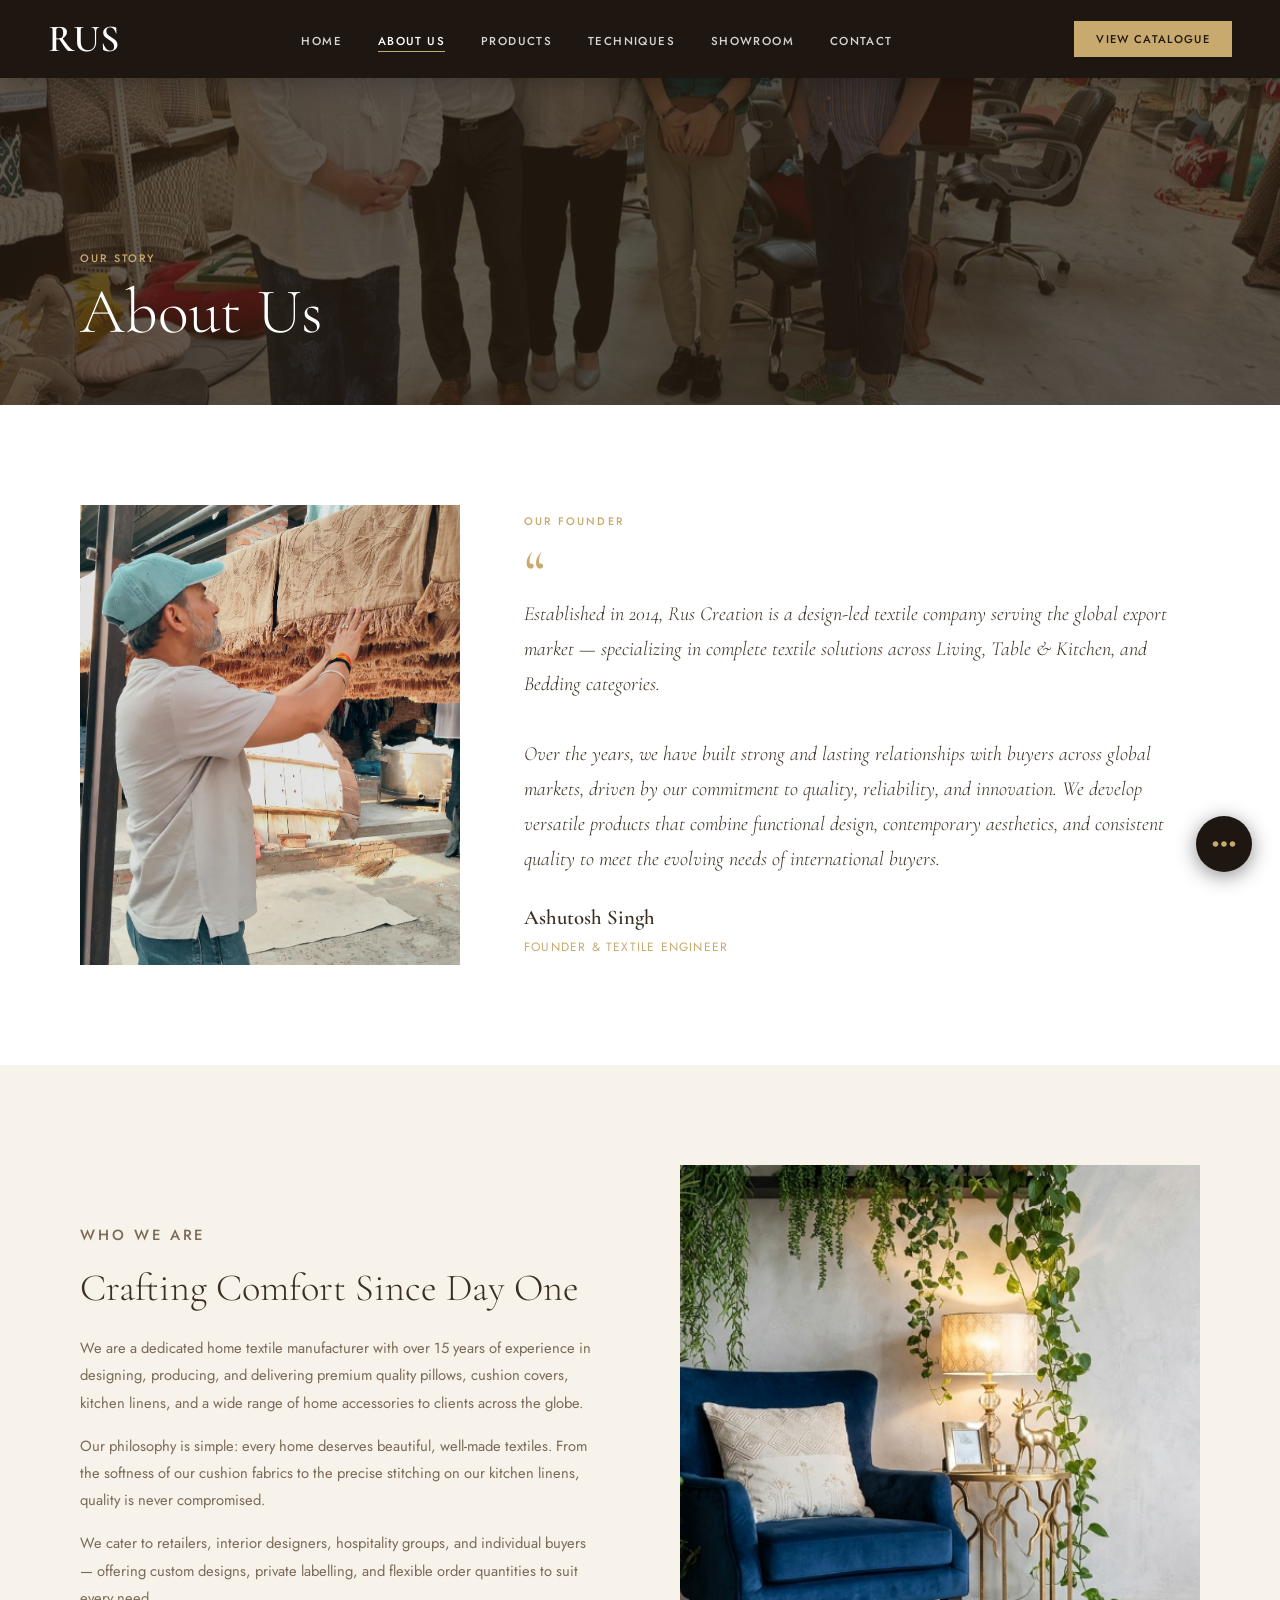
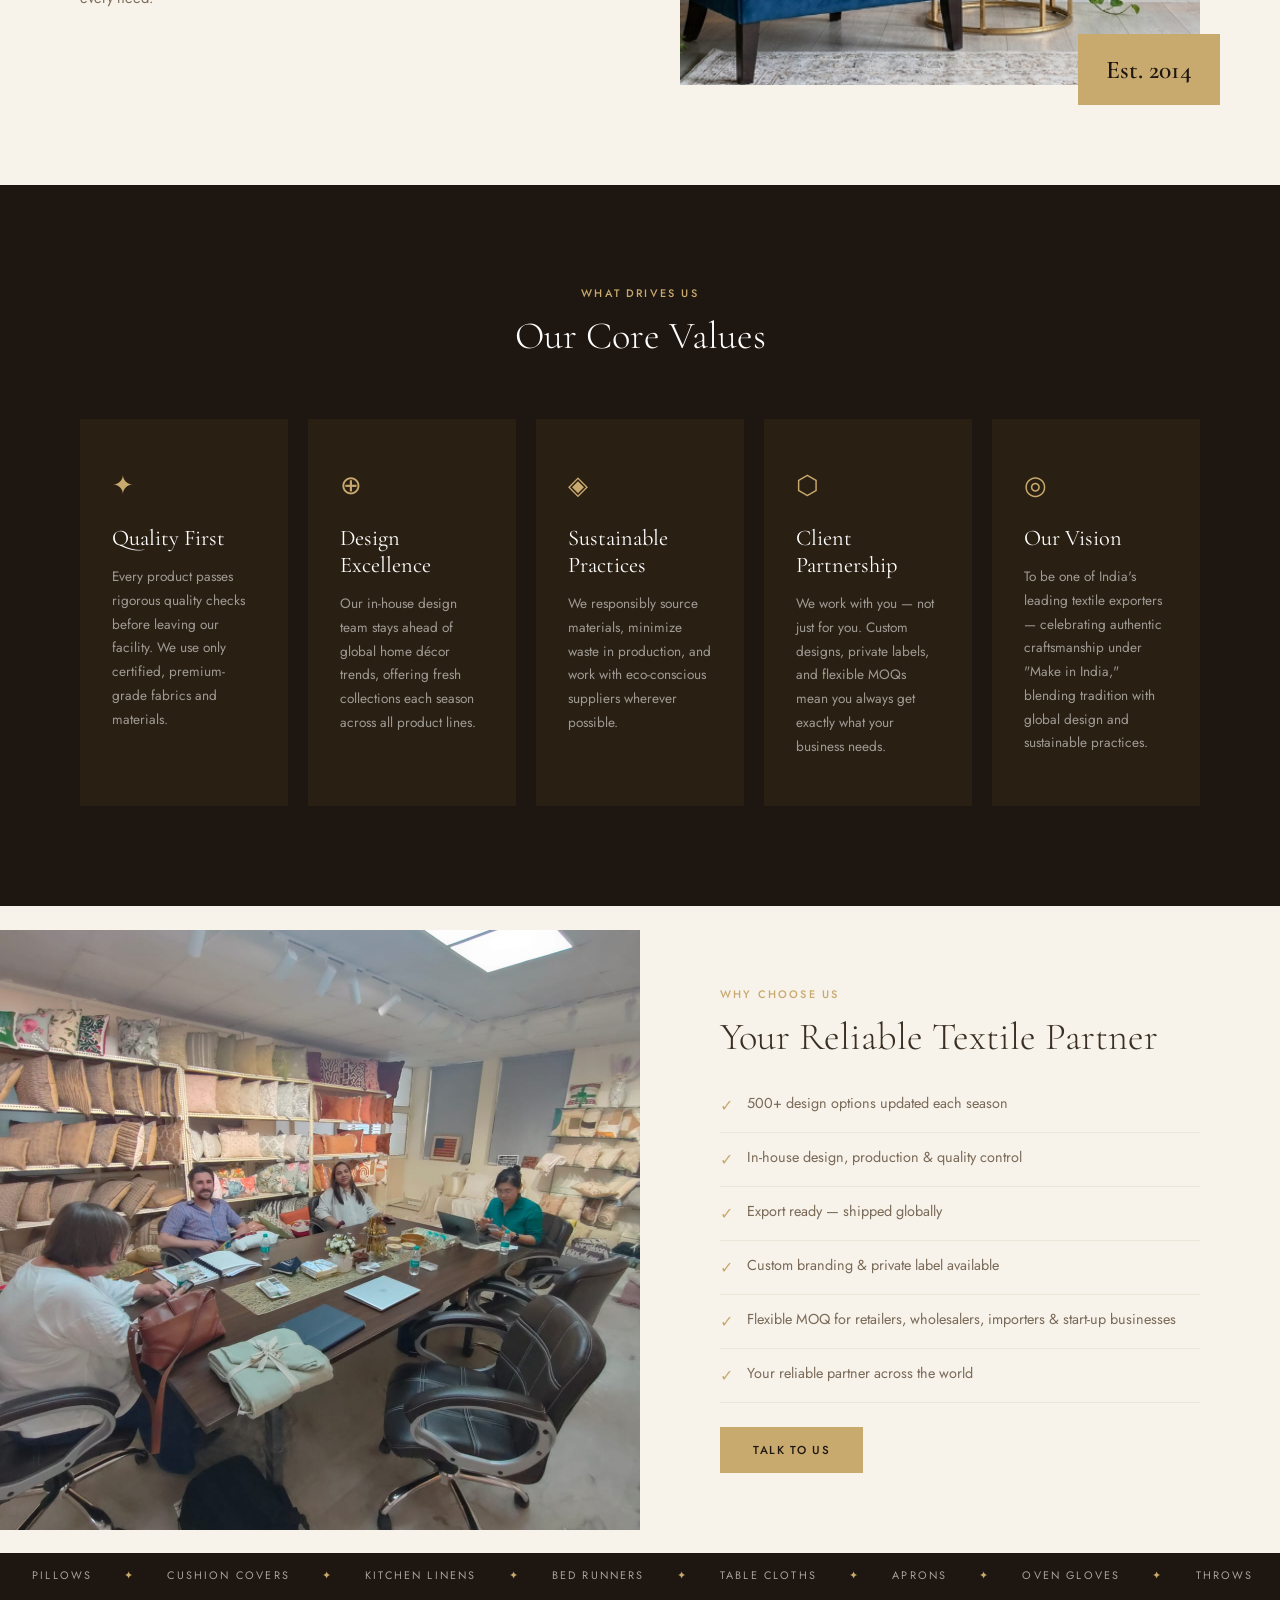
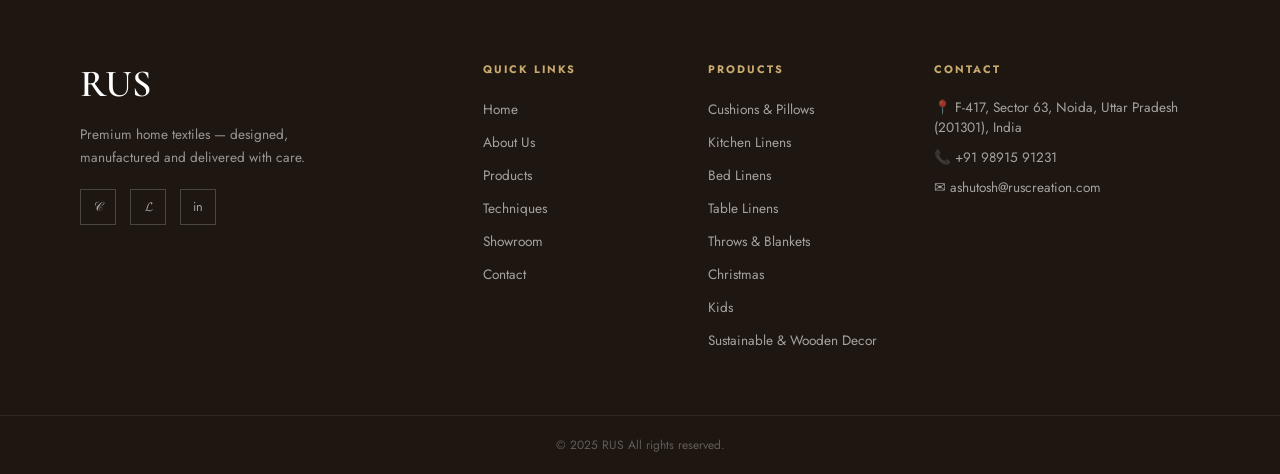
==== about.html @ 445efd49 "Initial commit: RUS Creation website Home textiles company site with Home, About Us, Products, Techn" ====
<!DOCTYPE html>
<html lang="en">
<head>
  <meta charset="UTF-8"/>
  <meta name="viewport" content="width=device-width, initial-scale=1.0"/>
  <title>About Us — RUS</title>
  <link rel="stylesheet" href="css/global.css"/>
  <link rel="stylesheet" href="css/about.css"/>
  <link rel="preconnect" href="https://fonts.googleapis.com"/>
  <link href="https://fonts.googleapis.com/css2?family=Cormorant+Garamond:ital,wght@0,300;0,400;0,600;1,300;1,400&family=Jost:wght@300;400;500;600&display=swap" rel="stylesheet"/>
</head>
<body>

  <nav class="navbar scrolled" id="navbar">
    <div class="nav-logo"><span class="logo-letter">RUS</span></div>
    <ul class="nav-links">
      <li><a href="index.html">Home</a></li>
      <li><a href="about.html" class="active">About Us</a></li>
      <li><a href="products.html">Products</a></li>
      <li><a href="techniques.html">Techniques</a></li>
      <li><a href="showroom.html">Showroom</a></li>
      <li><a href="contact.html">Contact</a></li>
    </ul>
    <a href="products.html" class="nav-cta">View Catalogue</a>
    <button class="hamburger" id="hamburger">&#9776;</button>
  </nav>
  <div class="mobile-menu" id="mobileMenu">
    <button class="close-menu" id="closeMenu">&times;</button>
    <ul>
      <li><a href="index.html">Home</a></li>
      <li><a href="about.html">About Us</a></li>
      <li><a href="products.html">Products</a></li>
      <li><a href="techniques.html">Techniques</a></li>
      <li><a href="showroom.html">Showroom</a></li>
      <li><a href="contact.html">Contact</a></li>
    </ul>
  </div>

  <!-- PAGE HERO -->
  <section class="page-hero">
    <div class="page-hero-bg" style="background-image:url('Images/Showroom Images/WhatsApp Image 2026-09-09 at 13.03.34.jpeg')"></div>
    <div class="page-hero-content">
      <p class="section-eyebrow">Our Story</p>
      <h1>About Us</h1>
    </div>
  </section>

  <!-- FOUNDER -->
  <section class="founder-section">
    <div class="founder-image">
      <img src="Images/Ashutosh ji pick.jpeg" alt="Ashutosh Singh, Founder of Rus Creation"/>
    </div>
    <div class="founder-content">
      <p class="section-eyebrow">Our Founder</p>
      <span class="founder-quote-mark">&ldquo;</span>
      <blockquote>
        Established in 2014, Rus Creation is a design-led textile company serving the global export market — specializing in complete textile solutions across Living, Table &amp; Kitchen, and Bedding categories.
        <br/><br/>
        Over the years, we have built strong and lasting relationships with buyers across global markets, driven by our commitment to quality, reliability, and innovation. We develop versatile products that combine functional design, contemporary aesthetics, and consistent quality to meet the evolving needs of international buyers.
      </blockquote>
      <div class="founder-name">
        <h3>Ashutosh Singh</h3>
        <span>Founder &amp; Textile Engineer</span>
      </div>
    </div>
  </section>

  <!-- STORY SECTION -->
  <section class="about-story">
    <div class="story-text">
      <p class="section-eyebrow">Who We Are</p>
      <h2>Crafting Comfort Since Day One</h2>
      <p>We are a dedicated home textile manufacturer with over 15 years of experience in designing, producing, and delivering premium quality pillows, cushion covers, kitchen linens, and a wide range of home accessories to clients across the globe.</p>
      <p>Our philosophy is simple: every home deserves beautiful, well-made textiles. From the softness of our cushion fabrics to the precise stitching on our kitchen linens, quality is never compromised.</p>
      <p>We cater to retailers, interior designers, hospitality groups, and individual buyers — offering custom designs, private labelling, and flexible order quantities to suit every need.</p>
    </div>
    <div class="story-image">
      <img src="Images/Home Collections/Who We Are.png" alt="Who We Are"/>
      <div class="story-tag">Est. 2014</div>
    </div>
  </section>

  <!-- VALUES -->
  <section class="values-section">
    <div class="section-header center">
      <p class="section-eyebrow">What Drives Us</p>
      <h2>Our Core Values</h2>
    </div>
    <div class="values-grid">
      <div class="value-card">
        <div class="value-icon">✦</div>
        <h3>Quality First</h3>
        <p>Every product passes rigorous quality checks before leaving our facility. We use only certified, premium-grade fabrics and materials.</p>
      </div>
      <div class="value-card">
        <div class="value-icon">⊕</div>
        <h3>Design Excellence</h3>
        <p>Our in-house design team stays ahead of global home décor trends, offering fresh collections each season across all product lines.</p>
      </div>
      <div class="value-card">
        <div class="value-icon">◈</div>
        <h3>Sustainable Practices</h3>
        <p>We responsibly source materials, minimize waste in production, and work with eco-conscious suppliers wherever possible.</p>
      </div>
      <div class="value-card">
        <div class="value-icon">⬡</div>
        <h3>Client Partnership</h3>
        <p>We work with you — not just for you. Custom designs, private labels, and flexible MOQs mean you always get exactly what your business needs.</p>
      </div>
      <div class="value-card">
        <div class="value-icon">◎</div>
        <h3>Our Vision</h3>
        <p>To be one of India's leading textile exporters — celebrating authentic craftsmanship under "Make in India," blending tradition with global design and sustainable practices.</p>
      </div>
    </div>
  </section>

  <!-- TEAM / WHY US -->
  <section class="why-section">
    <div class="why-image">
      <img src="Images/Showroom Images/WhatsApp Image 2026-09-09 at 13.04.28.jpeg" alt="Manufacturing Floor"/>
    </div>
    <div class="why-text">
      <p class="section-eyebrow">Why Choose Us</p>
      <h2>Your Reliable Textile Partner</h2>
      <ul class="why-list">
        <li><span>✓</span> 500+ design options updated each season</li>
        <li><span>✓</span> In-house design, production &amp; quality control</li>
        <li><span>✓</span> Export ready — shipped globally</li>
        <li><span>✓</span> Custom branding &amp; private label available</li>
        <li><span>✓</span> Flexible MOQ for retailers, wholesalers, importers &amp; start-up businesses</li>
        <li><span>✓</span> Your reliable partner across the world</li>
      </ul>
      <a href="contact.html" class="btn-primary" style="margin-top:24px; display:inline-block;">Talk to Us</a>
    </div>
  </section>

  <!-- MARQUEE -->
  <div class="marquee-strip">
    <div class="marquee-track">
      <span>Pillows</span><span class="sep">✦</span>
      <span>Cushion Covers</span><span class="sep">✦</span>
      <span>Kitchen Linens</span><span class="sep">✦</span>
      <span>Bed Runners</span><span class="sep">✦</span>
      <span>Table Cloths</span><span class="sep">✦</span>
      <span>Aprons</span><span class="sep">✦</span>
      <span>Oven Gloves</span><span class="sep">✦</span>
      <span>Throws</span><span class="sep">✦</span>
      <span>Pillows</span><span class="sep">✦</span>
      <span>Cushion Covers</span><span class="sep">✦</span>
      <span>Kitchen Linens</span><span class="sep">✦</span>
      <span>Bed Runners</span><span class="sep">✦</span>
      <span>Table Cloths</span><span class="sep">✦</span>
      <span>Aprons</span><span class="sep">✦</span>
      <span>Oven Gloves</span><span class="sep">✦</span>
      <span>Throws</span><span class="sep">✦</span>
    </div>
  </div>

  <!-- FOOTER -->
  <footer class="footer">
    <div class="footer-top">
      <div class="footer-brand">
        <div class="nav-logo"><span class="logo-letter">RUS</span></div>
        <p>Premium home textiles — designed, manufactured and delivered with care.</p>
        <div class="footer-socials">
          <a href="#">&#119966;</a><a href="#">&#120027;</a><a href="#">in</a>
        </div>
      </div>
      <div class="footer-links">
        <h4>Quick Links</h4>
        <ul>
          <li><a href="index.html">Home</a></li>
          <li><a href="about.html">About Us</a></li>
          <li><a href="products.html">Products</a></li>
          <li><a href="techniques.html">Techniques</a></li>
          <li><a href="showroom.html">Showroom</a></li>
          <li><a href="contact.html">Contact</a></li>
        </ul>
      </div>
      <div class="footer-links">
        <h4>Products</h4>
        <ul>
          <li><a href="products.html">Cushions &amp; Pillows</a></li>
          <li><a href="products.html">Kitchen Linens</a></li>
          <li><a href="products.html">Bed Linens</a></li>
          <li><a href="products.html">Table Linens</a></li>
          <li><a href="products.html">Throws &amp; Blankets</a></li>
          <li><a href="products.html">Christmas</a></li>
          <li><a href="products.html">Kids</a></li>
          <li><a href="products.html">Sustainable &amp; Wooden Decor</a></li>
        </ul>
      </div>
      <div class="footer-contact">
        <h4>Contact</h4>
        <p>📍 F-417, Sector 63, Noida, Uttar Pradesh (201301), India</p>
        <p>📞 +91 98915 91231</p>
        <p>✉ ashutosh@ruscreation.com</p>
      </div>
    </div>
    <div class="footer-bottom"><p>&copy; 2025 RUS All rights reserved.</p></div>
  </footer>

  <!-- SOCIAL FAB: Telegram trigger -> Gmail / WhatsApp / LinkedIn -->
  <div class="social-fab" id="socialFab">
    <div class="social-fab-menu">
      <a href="https://www.linkedin.com/in/ashutosh-singh-8ba679374" class="fab-item fab-linkedin" target="_blank" rel="noopener" aria-label="LinkedIn">
        <svg viewBox="0 0 24 24" fill="white" width="20" height="20"><path d="M20.447 20.452h-3.554v-5.569c0-1.328-.027-3.037-1.852-3.037-1.853 0-2.136 1.445-2.136 2.939v5.667H9.351V9h3.414v1.561h.046c.477-.9 1.637-1.85 3.37-1.85 3.601 0 4.267 2.37 4.267 5.455v6.286zM5.337 7.433c-1.144 0-2.063-.926-2.063-2.065 0-1.138.92-2.063 2.063-2.063 1.14 0 2.064.925 2.064 2.063 0 1.139-.925 2.065-2.064 2.065zM7.119 20.452H3.555V9h3.564v11.452z"/></svg>
      </a>
      <a href="https://wa.me/9891591231" class="fab-item fab-whatsapp" target="_blank" rel="noopener" aria-label="WhatsApp">
        <svg viewBox="0 0 24 24" fill="white" width="22" height="22"><path d="M17.472 14.382c-.297-.149-1.758-.867-2.03-.967-.273-.099-.471-.148-.67.15-.197.297-.767.966-.94 1.164-.173.199-.347.223-.644.075-.297-.15-1.255-.463-2.39-1.475-.883-.788-1.48-1.761-1.653-2.059-.173-.297-.018-.458.13-.606.134-.133.298-.347.446-.52.149-.174.198-.298.298-.497.099-.198.05-.371-.025-.52-.075-.149-.669-1.612-.916-2.207-.242-.579-.487-.5-.669-.51-.173-.008-.371-.01-.57-.01-.198 0-.52.074-.792.372-.272.297-1.04 1.016-1.04 2.479 0 1.462 1.065 2.875 1.213 3.074.149.198 2.096 3.2 5.077 4.487.709.306 1.262.489 1.694.625.712.227 1.36.195 1.871.118.571-.085 1.758-.719 2.006-1.413.248-.694.248-1.289.173-1.413-.074-.124-.272-.198-.57-.347z"/><path d="M12 0C5.373 0 0 5.373 0 12c0 2.125.557 4.126 1.532 5.862L.057 23.944l6.204-1.527A11.95 11.95 0 0012 24c6.627 0 12-5.373 12-12S18.627 0 12 0zm0 21.9a9.9 9.9 0 01-5.032-1.374l-.361-.214-3.739.979.998-3.648-.235-.374A9.86 9.86 0 012.1 12c0-5.468 4.432-9.9 9.9-9.9 5.467 0 9.9 4.432 9.9 9.9 0 5.467-4.433 9.9-9.9 9.9z"/></svg>
      </a>
      <a href="mailto:ashutosh@ruscreation.com" class="fab-item fab-gmail" target="_blank" rel="noopener" aria-label="Email">
        <svg viewBox="0 0 48 48" width="24" height="24"><path fill="#4caf50" d="M45,16.2l-5,2.75l-5,4.75L35,40h7c1.657,0,3-1.343,3-3V16.2z"/><path fill="#1e88e5" d="M3,16.2l3.614,1.71L13,23.7V40H6c-1.657,0-3-1.343-3-3V16.2z"/><polygon fill="#e53935" points="35,11.2 24,19.45 13,11.2 12,17 24,26 36,17"/><path fill="#c62828" d="M3,12.298V16.2l10,7.5v-12.5l-2.505-1.928C8.905,7.85,3,9.552,3,12.298z"/><path fill="#fbc02d" d="M45,12.298V16.2l-10,7.5v-12.5l2.505-1.928C39.995,7.85,45,9.552,45,12.298z"/></svg>
      </a>
    </div>
    <button type="button" class="fab-toggle" id="fabToggle" aria-label="Contact us">
      <svg class="fab-icon-open" viewBox="0 0 24 24" fill="#c8a96e" width="34" height="34"><path d="M6 10c-1.1 0-2 .9-2 2s.9 2 2 2 2-.9 2-2-.9-2-2-2zm12 0c-1.1 0-2 .9-2 2s.9 2 2 2 2-.9 2-2-.9-2-2-2zm-6 0c-1.1 0-2 .9-2 2s.9 2 2 2 2-.9 2-2-.9-2-2-2z"/></svg>
      <svg class="fab-icon-close" viewBox="0 0 24 24" fill="#c8a96e" width="22" height="22"><path d="M18.3 5.71a1 1 0 0 0-1.41 0L12 10.59 7.11 5.7A1 1 0 0 0 5.7 7.11L10.59 12 5.7 16.89a1 1 0 1 0 1.41 1.41L12 13.41l4.89 4.89a1 1 0 0 0 1.41-1.41L13.41 12l4.89-4.89a1 1 0 0 0 0-1.4z"/></svg>
    </button>
  </div>

  <script src="js/global.js"></script>
  <script src="js/about.js"></script>
</body>
</html>
---- css/global.css ----
/* =============================================
   GLOBAL.CSS — Shared styles across all pages
   RUS — Premium Home Textiles
   ============================================= */

:root {
  --dark:       #1e1610;
  --dark-2:     #2a1f13;
  --gold:       #c8a96e;
  --gold-light: #e0c99a;
  --cream:      #f7f2ea;
  --cream-2:    #ede5d8;
  --text:       #3a2f22;
  --text-light: #7a6a58;
  --white:      #ffffff;

  --ff-display: 'Cormorant Garamond', serif;
  --ff-body:    'Jost', sans-serif;

  --nav-h: 78px;
  --trans: 0.4s cubic-bezier(0.25, 0.46, 0.45, 0.94);
}

*, *::before, *::after { box-sizing: border-box; margin: 0; padding: 0; }

html { scroll-behavior: smooth; }

body {
  font-family: var(--ff-body);
  background: var(--cream);
  color: var(--text);
  overflow-x: hidden;
}

img { display: block; width: 100%; object-fit: cover; }

a { text-decoration: none; color: inherit; }

ul { list-style: none; }

/* ── NAVBAR ── */
.navbar {
  position: fixed;
  top: 0; left: 0; right: 0;
  z-index: 1000;
  height: var(--nav-h);
  display: flex;
  align-items: center;
  justify-content: space-between;
  padding: 0 48px;
  transition: background var(--trans), box-shadow var(--trans);
}

.navbar.scrolled {
  background: var(--dark);
  box-shadow: 0 2px 30px rgba(0,0,0,0.35);
}

.nav-logo {
  font-family: var(--ff-display);
  font-size: 2rem;
  font-weight: 600;
  color: var(--white);
  letter-spacing: 0.02em;
}
.nav-logo sup {
  font-size: 0.6rem;
  letter-spacing: 0.15em;
  vertical-align: super;
  color: var(--gold);
  font-family: var(--ff-body);
  font-weight: 500;
}
.logo-letter {
  font-size: 2.4rem;
}

.nav-links {
  display: flex;
  gap: 36px;
}
.nav-links a {
  font-family: var(--ff-body);
  font-size: 0.72rem;
  font-weight: 500;
  letter-spacing: 0.12em;
  text-transform: uppercase;
  color: rgba(255,255,255,0.82);
  transition: color 0.25s;
  position: relative;
  padding-bottom: 3px;
}
.nav-links a::after {
  content: '';
  position: absolute;
  bottom: 0; left: 0;
  width: 0; height: 1px;
  background: var(--gold);
  transition: width 0.3s;
}
.nav-links a:hover,
.nav-links a.active { color: var(--white); }
.nav-links a:hover::after,
.nav-links a.active::after { width: 100%; }

.nav-cta {
  font-family: var(--ff-body);
  font-size: 0.7rem;
  font-weight: 500;
  letter-spacing: 0.12em;
  text-transform: uppercase;
  color: var(--dark);
  background: var(--gold);
  padding: 10px 22px;
  transition: background 0.3s, color 0.3s;
}
.nav-cta:hover { background: var(--gold-light); }

.hamburger {
  display: none;
  background: none;
  border: none;
  color: white;
  font-size: 1.6rem;
  cursor: pointer;
}

/* ── MOBILE MENU ── */
.mobile-menu {
  position: fixed;
  inset: 0;
  background: var(--dark);
  z-index: 2000;
  display: flex;
  flex-direction: column;
  align-items: center;
  justify-content: center;
  gap: 32px;
  transform: translateX(100%);
  transition: transform 0.4s ease;
}
.mobile-menu.open { transform: translateX(0); }
.mobile-menu ul { text-align: center; }
.mobile-menu ul li { margin-bottom: 24px; }
.mobile-menu ul a {
  font-family: var(--ff-display);
  font-size: 2rem;
  color: var(--white);
  letter-spacing: 0.05em;
}
.close-menu {
  position: absolute;
  top: 24px; right: 32px;
  background: none;
  border: none;
  color: var(--white);
  font-size: 2.4rem;
  cursor: pointer;
}

/* ── BUTTONS ── */
.btn-primary {
  display: inline-block;
  font-family: var(--ff-body);
  font-size: 0.72rem;
  font-weight: 500;
  letter-spacing: 0.14em;
  text-transform: uppercase;
  color: var(--dark);
  background: var(--gold);
  padding: 14px 32px;
  border: 1px solid var(--gold);
  transition: background 0.3s, color 0.3s, border-color 0.3s;
}
.btn-primary:hover {
  background: transparent;
  color: var(--gold);
}

.btn-outline {
  display: inline-block;
  font-family: var(--ff-body);
  font-size: 0.72rem;
  font-weight: 500;
  letter-spacing: 0.14em;
  text-transform: uppercase;
  color: var(--white);
  background: transparent;
  padding: 14px 32px;
  border: 1px solid rgba(255,255,255,0.4);
  transition: background 0.3s, border-color 0.3s;
}
.btn-outline:hover {
  background: rgba(255,255,255,0.08);
  border-color: rgba(255,255,255,0.8);
}

.btn-outline-light {
  display: inline-block;
  font-family: var(--ff-body);
  font-size: 0.72rem;
  font-weight: 500;
  letter-spacing: 0.14em;
  text-transform: uppercase;
  color: var(--white);
  background: transparent;
  padding: 14px 32px;
  border: 1px solid rgba(255,255,255,0.5);
  transition: background 0.3s;
}
.btn-outline-light:hover { background: rgba(255,255,255,0.1); }

.text-link {
  font-family: var(--ff-body);
  font-size: 0.75rem;
  font-weight: 500;
  letter-spacing: 0.1em;
  text-transform: uppercase;
  color: var(--gold);
  border-bottom: 1px solid var(--gold);
  padding-bottom: 2px;
  transition: opacity 0.25s;
}
.text-link:hover { opacity: 0.7; }

/* ── SECTION EYEBROW ── */
.section-eyebrow {
  font-family: var(--ff-body);
  font-size: 0.68rem;
  font-weight: 500;
  letter-spacing: 0.2em;
  text-transform: uppercase;
  color: var(--gold);
  margin-bottom: 12px;
}

/* ── FOOTER ── */
.footer {
  background: var(--dark);
  color: rgba(255,255,255,0.7);
  font-family: var(--ff-body);
}
.footer-top {
  display: grid;
  grid-template-columns: 2fr 1fr 1fr 1.5fr;
  gap: 48px;
  padding: 64px 80px;
  border-bottom: 1px solid rgba(255,255,255,0.08);
}
.footer-brand p {
  font-size: 0.85rem;
  line-height: 1.7;
  margin-top: 16px;
  max-width: 260px;
  color: rgba(255,255,255,0.55);
}
.footer-socials {
  display: flex;
  gap: 14px;
  margin-top: 20px;
}
.footer-socials a {
  width: 36px; height: 36px;
  border: 1px solid rgba(255,255,255,0.2);
  display: flex; align-items: center; justify-content: center;
  font-size: 0.8rem;
  color: rgba(255,255,255,0.6);
  transition: border-color 0.25s, color 0.25s;
}
.footer-socials a:hover { border-color: var(--gold); color: var(--gold); }
.footer-links h4,
.footer-contact h4 {
  font-size: 0.68rem;
  letter-spacing: 0.18em;
  text-transform: uppercase;
  color: var(--gold);
  margin-bottom: 20px;
}
.footer-links ul { display: flex; flex-direction: column; gap: 10px; }
.footer-links a {
  font-size: 0.85rem;
  color: rgba(255,255,255,0.6);
  transition: color 0.25s;
}
.footer-links a:hover { color: var(--white); }
.footer-contact p {
  font-size: 0.85rem;
  color: rgba(255,255,255,0.6);
  margin-bottom: 10px;
}
.footer-bottom {
  padding: 20px 80px;
  font-size: 0.75rem;
  color: rgba(255,255,255,0.3);
  text-align: center;
}

/* ── SOCIAL FAB (Telegram trigger → Gmail / WhatsApp / LinkedIn) ── */
.social-fab {
  position: fixed;
  bottom: 28px; right: 28px;
  z-index: 999;
  display: flex;
  flex-direction: column;
  align-items: center;
}
.social-fab-menu {
  display: flex;
  flex-direction: column;
  align-items: center;
  gap: 12px;
  margin-bottom: 14px;
}
.fab-item {
  width: 48px; height: 48px;
  border-radius: 50%;
  display: flex; align-items: center; justify-content: center;
  box-shadow: 0 4px 16px rgba(0,0,0,0.25);
  opacity: 0;
  transform: translateY(16px) scale(0.8);
  pointer-events: none;
  transition: opacity 0.25s ease, transform 0.25s ease;
}
.social-fab.open .fab-item {
  opacity: 1;
  transform: translateY(0) scale(1);
  pointer-events: auto;
}
.social-fab.open .fab-item:nth-child(3) { transition-delay: 0.05s; }
.social-fab.open .fab-item:nth-child(2) { transition-delay: 0.1s; }
.social-fab.open .fab-item:nth-child(1) { transition-delay: 0.15s; }
.fab-linkedin { background: #0a66c2; }
.fab-whatsapp { background: #25d366; }
.fab-gmail { background: #ffffff; }

.fab-toggle {
  width: 56px; height: 56px;
  border: none;
  cursor: pointer;
  background: var(--dark);
  border-radius: 50%;
  display: flex; align-items: center; justify-content: center;
  box-shadow: 0 4px 20px rgba(0, 0, 0, 0.45);
  transition: transform 0.3s, box-shadow 0.3s;
}
.fab-toggle:hover {
  transform: scale(1.1);
  box-shadow: 0 6px 28px rgba(0, 0, 0, 0.6);
}
.fab-icon-close { display: none; }
.social-fab.open .fab-icon-open { display: none; }
.social-fab.open .fab-icon-close { display: block; }

/* ── PAGE HERO (inner pages) ── */
.page-hero {
  height: 45vh;
  min-height: 320px;
  background: var(--dark-2);
  display: flex;
  align-items: flex-end;
  padding: 0 80px 60px;
  position: relative;
  overflow: hidden;
}
.page-hero-bg {
  position: absolute;
  inset: 0;
  background-size: cover;
  background-position: center;
  opacity: 0.25;
}
.page-hero-content { position: relative; z-index: 1; }
.page-hero-content .section-eyebrow { color: var(--gold); }
.page-hero-content h1 {
  font-family: var(--ff-display);
  font-size: clamp(2.5rem, 5vw, 4.5rem);
  font-weight: 300;
  color: var(--white);
  line-height: 1.05;
}

/* ── MARQUEE ── */
.marquee-strip {
  background: var(--dark);
  overflow: hidden;
  padding: 14px 0;
}
.marquee-track {
  display: flex;
  gap: 0;
  white-space: nowrap;
  animation: marquee 28s linear infinite;
}
.marquee-track span {
  font-family: var(--ff-body);
  font-size: 0.68rem;
  letter-spacing: 0.2em;
  text-transform: uppercase;
  color: rgba(255,255,255,0.6);
  padding: 0 32px;
}
.marquee-track .sep { color: var(--gold); padding: 0; }

@keyframes marquee {
  from { transform: translateX(0); }
  to   { transform: translateX(-50%); }
}

/* ── RESPONSIVE ── */
@media (max-width: 1024px) {
  .navbar { padding: 0 28px; }
  .nav-links { gap: 22px; }
  .footer-top { grid-template-columns: 1fr 1fr; padding: 48px 40px; }
}
@media (max-width: 768px) {
  .nav-links, .nav-cta { display: none; }
  .hamburger { display: block; }
  .footer-top { grid-template-columns: 1fr; padding: 40px 24px; gap: 32px; }
  .footer-bottom { padding: 16px 24px; }
  .page-hero { padding: 0 24px 40px; }
}
---- css/about.css ----
/* =============================================
   ABOUT.CSS — About page specific styles
   ============================================= */

/* FOUNDER */
.founder-section {
  display: grid;
  grid-template-columns: 380px 1fr;
  gap: 64px;
  padding: 100px 80px;
  background: var(--white);
  align-items: center;
}
.founder-image img {
  width: 100%;
  height: 460px;
  object-fit: cover;
}
.founder-quote-mark {
  display: block;
  font-family: var(--ff-display);
  font-size: 4rem;
  color: var(--gold);
  line-height: 1;
  margin-bottom: -8px;
}
.founder-content blockquote {
  font-family: var(--ff-display);
  font-size: 1.25rem;
  font-weight: 300;
  font-style: italic;
  color: var(--text);
  line-height: 1.75;
  margin: 0 0 28px;
}
.founder-name h3 {
  font-family: var(--ff-display);
  font-size: 1.3rem;
  font-weight: 600;
  color: var(--text);
  margin-bottom: 4px;
}
.founder-name span {
  font-size: 0.75rem;
  letter-spacing: 0.1em;
  text-transform: uppercase;
  color: var(--gold);
}
@media (max-width: 1024px) {
  .founder-section { grid-template-columns: 1fr; padding: 60px 40px; gap: 32px; }
  .founder-image img { height: 380px; }
}
@media (max-width: 768px) {
  .founder-section { padding: 40px 24px; }
}

.about-story {
  display: grid;
  grid-template-columns: 1fr 1fr;
  gap: 80px;
  padding: 100px 80px;
  align-items: center;
}
.story-text h2 {
  font-family: var(--ff-display);
  font-size: clamp(2rem, 3vw, 2.8rem);
  font-weight: 300;
  color: var(--text);
  margin-bottom: 24px;
  line-height: 1.2;
}
.story-text p {
  font-size: 0.92rem;
  line-height: 1.85;
  color: var(--text-light);
  margin-bottom: 16px;
}
.story-image {
  position: relative;
}
.story-image img {
  height: 520px;
  object-fit: cover;
}
.story-tag {
  position: absolute;
  bottom: -20px; right: -20px;
  background: var(--gold);
  color: var(--dark);
  font-family: var(--ff-display);
  font-size: 1.6rem;
  font-weight: 600;
  padding: 20px 28px;
}

/* VALUES */
.values-section {
  background: var(--dark);
  padding: 100px 80px;
}
.section-header.center { text-align: center; margin-bottom: 60px; }
.section-header.center h2 {
  font-family: var(--ff-display);
  font-size: clamp(2rem, 3vw, 3rem);
  font-weight: 300;
  color: var(--white);
}
.values-grid {
  display: grid;
  grid-template-columns: repeat(5, 1fr);
  gap: 20px;
  background: transparent;
}
.value-card {
  background: var(--dark-2);
  padding: 48px 32px;
  transition: background 0.3s, transform 0.3s;
}
.value-card:hover {
  background: #3a2a18;
  transform: translateY(-4px);
}
.value-icon {
  font-size: 1.6rem;
  color: var(--gold);
  margin-bottom: 20px;
  display: block;
}
.value-card h3 {
  font-family: var(--ff-display);
  font-size: 1.4rem;
  font-weight: 400;
  color: var(--white);
  margin-bottom: 14px;
}
.value-card p {
  font-size: 0.85rem;
  line-height: 1.75;
  color: rgba(255,255,255,0.55);
}

/* WHY US */
.why-section {
  display: grid;
  grid-template-columns: 1fr 1fr;
  align-items: center;
  background: var(--cream);
}
.why-image img {
  height: 600px;
  object-fit: cover;
}
.why-text {
  padding: 80px;
}
.why-text h2 {
  font-family: var(--ff-display);
  font-size: clamp(2rem, 3vw, 2.8rem);
  font-weight: 300;
  color: var(--text);
  margin-bottom: 32px;
  line-height: 1.2;
}
.why-list {
  display: flex;
  flex-direction: column;
  gap: 14px;
}
.why-list li {
  display: flex;
  align-items: flex-start;
  gap: 14px;
  font-size: 0.9rem;
  color: var(--text-light);
  line-height: 1.5;
  padding-bottom: 14px;
  border-bottom: 1px solid var(--cream-2);
}
.why-list li span {
  color: var(--gold);
  font-size: 1rem;
  flex-shrink: 0;
  margin-top: 1px;
}

@media (max-width: 1024px) {
  .about-story { grid-template-columns: 1fr; padding: 60px 40px; gap: 48px; }
  .values-grid { grid-template-columns: repeat(2, 1fr); }
  .values-section { padding: 60px 40px; }
  .why-section { grid-template-columns: 1fr; }
  .why-image img { height: 360px; }
  .why-text { padding: 60px 40px; }
}
@media (max-width: 768px) {
  .about-story { padding: 40px 24px; }
  .values-section { padding: 50px 24px; }
  .values-grid { grid-template-columns: 1fr; }
  .why-text { padding: 40px 24px; }
  .story-tag { right: 0; bottom: -16px; }
}
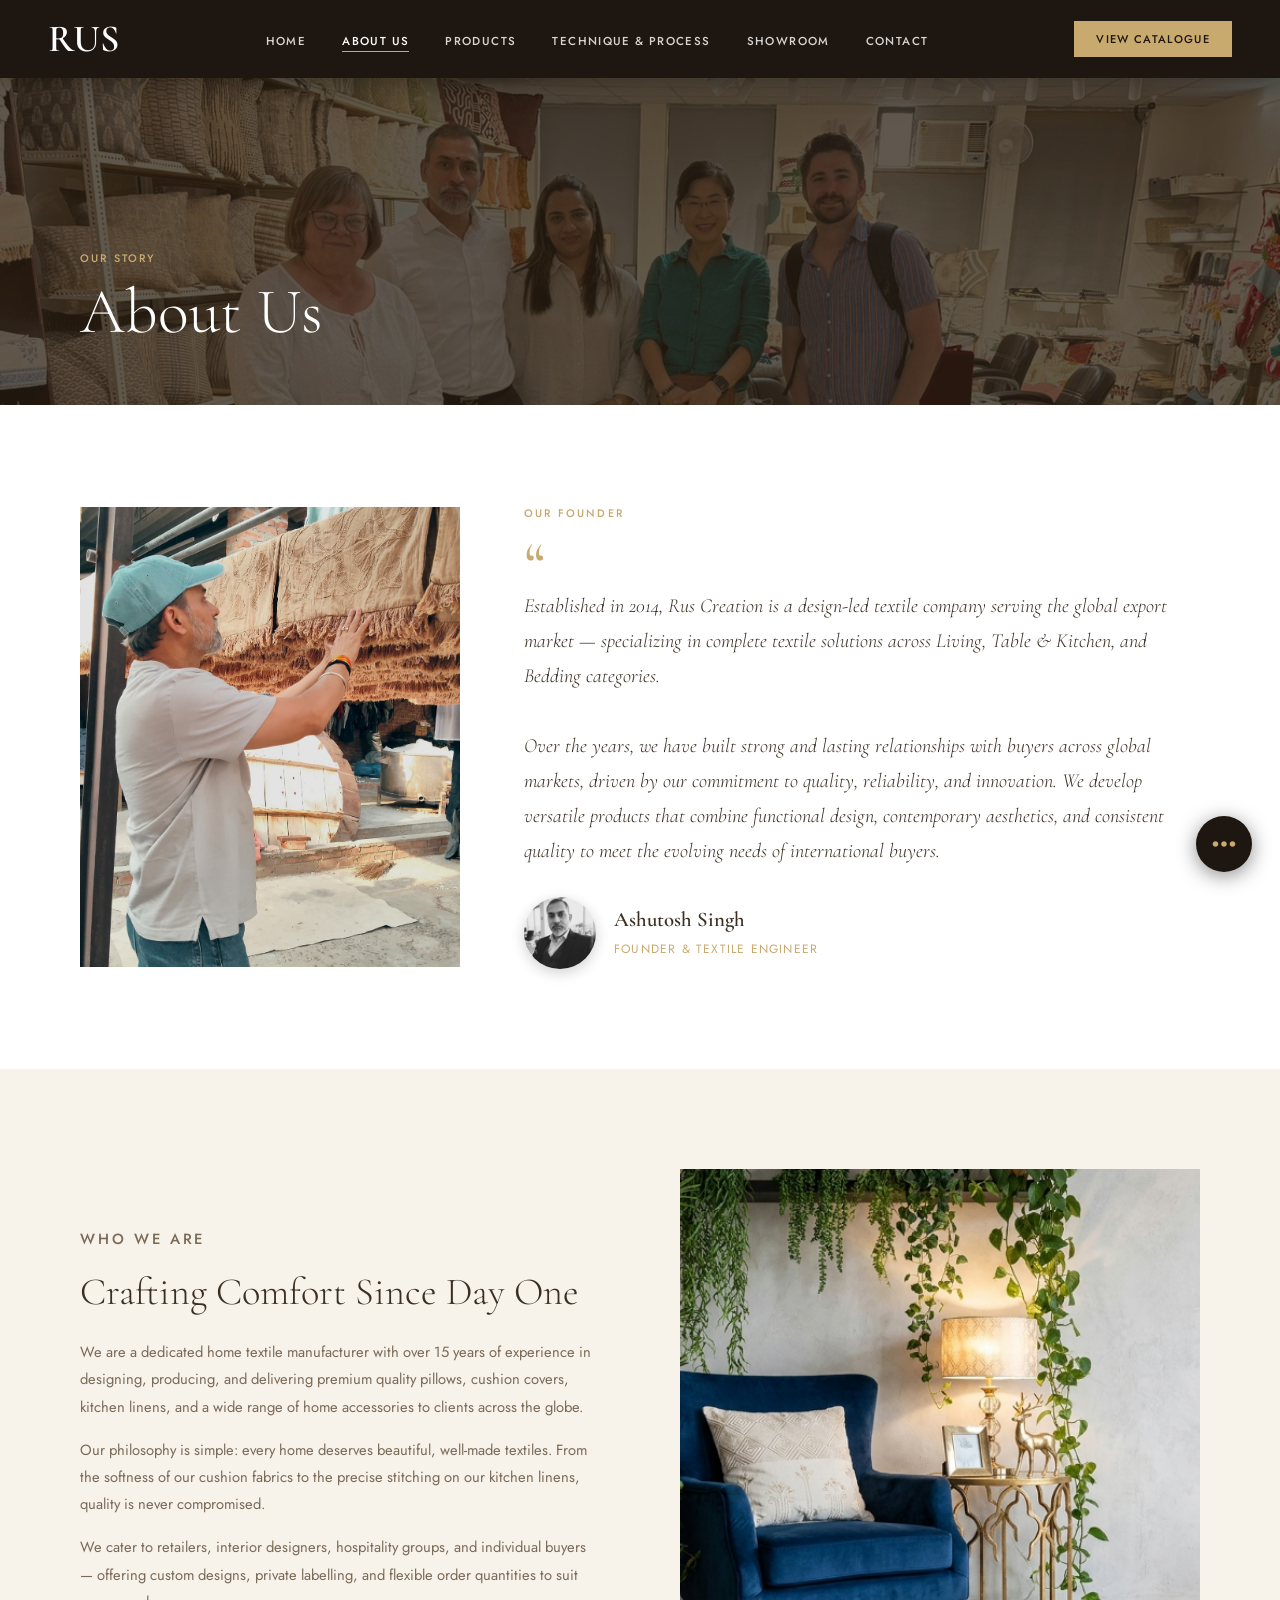
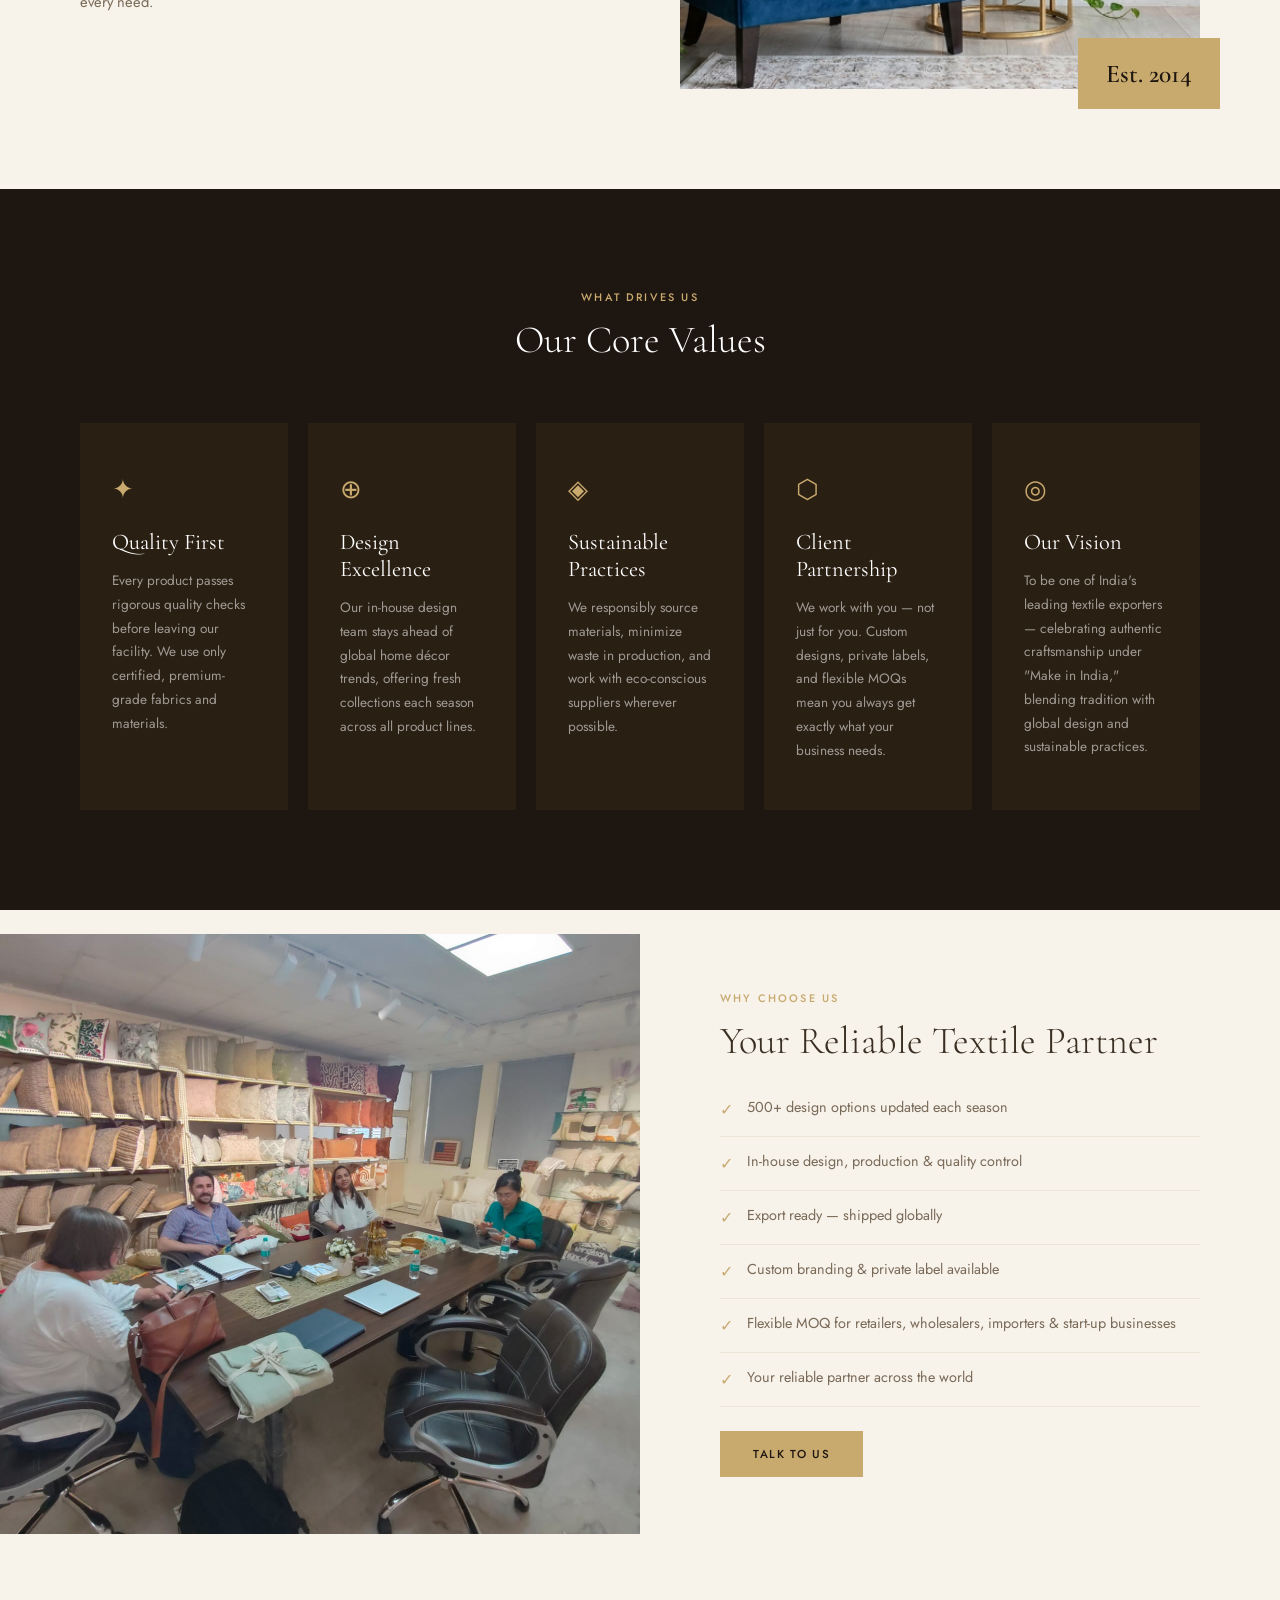
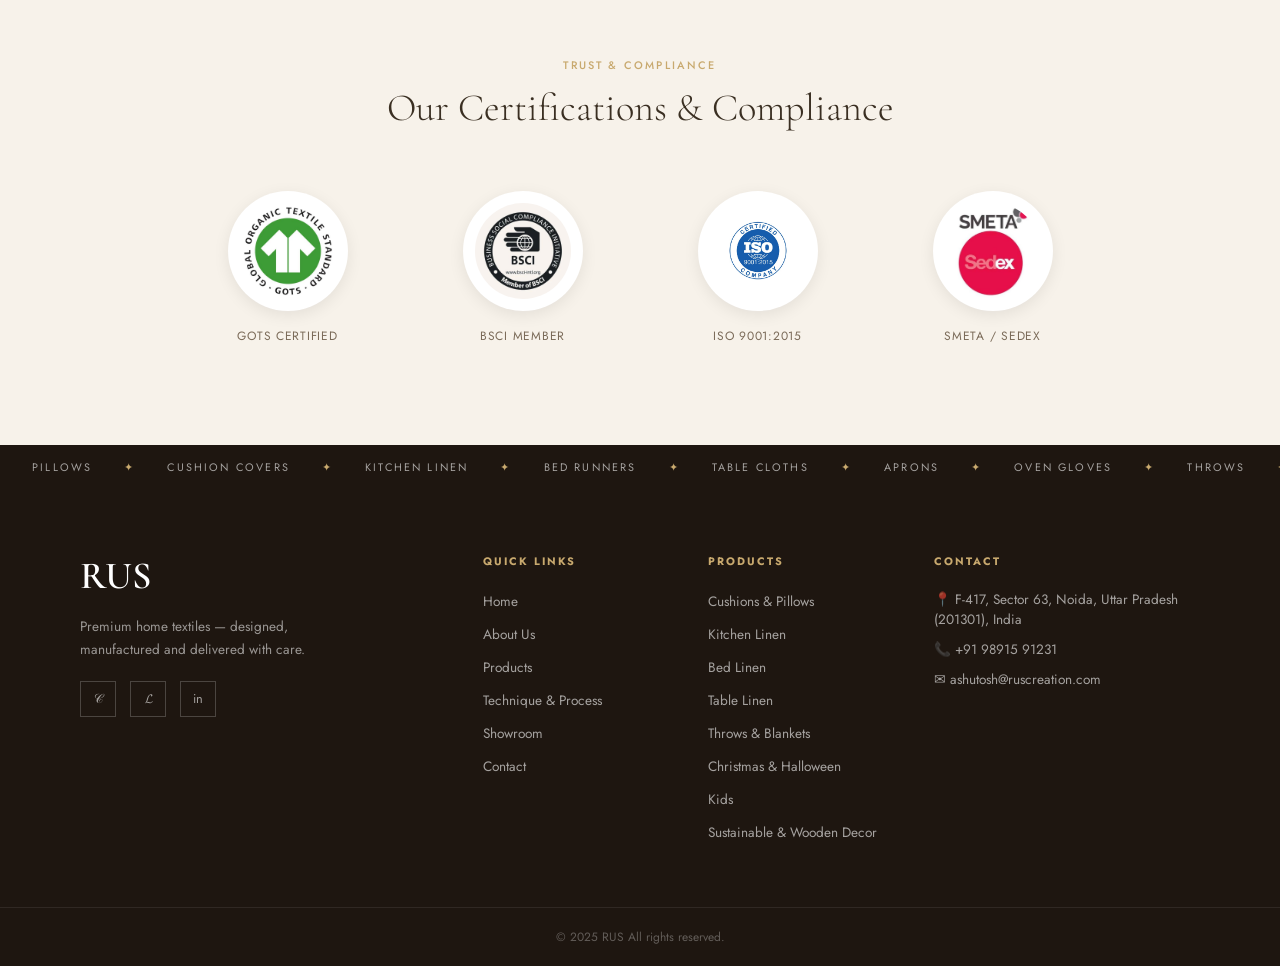
==== commit 66ef93ca: "Apply website revision feedback and add category pages Home: brighter hero photos with a menu fade, " ====
--- a/about.html
+++ b/about.html
@@ -17,7 +17,7 @@
       <li><a href="index.html">Home</a></li>
       <li><a href="about.html" class="active">About Us</a></li>
       <li><a href="products.html">Products</a></li>
-      <li><a href="techniques.html">Techniques</a></li>
+      <li><a href="techniques.html">Technique &amp; Process</a></li>
       <li><a href="showroom.html">Showroom</a></li>
       <li><a href="contact.html">Contact</a></li>
     </ul>
@@ -30,7 +30,7 @@
       <li><a href="index.html">Home</a></li>
       <li><a href="about.html">About Us</a></li>
       <li><a href="products.html">Products</a></li>
-      <li><a href="techniques.html">Techniques</a></li>
+      <li><a href="techniques.html">Technique &amp; Process</a></li>
       <li><a href="showroom.html">Showroom</a></li>
       <li><a href="contact.html">Contact</a></li>
     </ul>
@@ -58,9 +58,12 @@
         <br/><br/>
         Over the years, we have built strong and lasting relationships with buyers across global markets, driven by our commitment to quality, reliability, and innovation. We develop versatile products that combine functional design, contemporary aesthetics, and consistent quality to meet the evolving needs of international buyers.
       </blockquote>
-      <div class="founder-name">
-        <h3>Ashutosh Singh</h3>
-        <span>Founder &amp; Textile Engineer</span>
+      <div class="founder-byline">
+        <img src="Images/Ashutosh Headshot.jpg" alt="Ashutosh Singh" class="founder-avatar"/>
+        <div class="founder-name">
+          <h3>Ashutosh Singh</h3>
+          <span>Founder &amp; Textile Engineer</span>
+        </div>
       </div>
     </div>
   </section>
@@ -135,12 +138,38 @@
     </div>
   </section>
 
+  <!-- CERTIFICATIONS -->
+  <section class="certifications-section">
+    <div class="section-header center">
+      <p class="section-eyebrow">Trust &amp; Compliance</p>
+      <h2>Our Certifications &amp; Compliance</h2>
+    </div>
+    <div class="certifications-grid">
+      <div class="cert-item">
+        <img src="Images/Certifications/GOTS.jpg" alt="GOTS Certified"/>
+        <span>GOTS Certified</span>
+      </div>
+      <div class="cert-item">
+        <img src="Images/Certifications/BSCI.jpg" alt="BSCI Member"/>
+        <span>BSCI Member</span>
+      </div>
+      <div class="cert-item">
+        <img src="Images/Certifications/ISO 9001.jpg" alt="ISO 9001:2015 Certified"/>
+        <span>ISO 9001:2015</span>
+      </div>
+      <div class="cert-item">
+        <img src="Images/Certifications/SMETA Sedex.jpg" alt="SMETA / Sedex Compliant"/>
+        <span>SMETA / Sedex</span>
+      </div>
+    </div>
+  </section>
+
   <!-- MARQUEE -->
   <div class="marquee-strip">
     <div class="marquee-track">
       <span>Pillows</span><span class="sep">✦</span>
       <span>Cushion Covers</span><span class="sep">✦</span>
-      <span>Kitchen Linens</span><span class="sep">✦</span>
+      <span>Kitchen Linen</span><span class="sep">✦</span>
       <span>Bed Runners</span><span class="sep">✦</span>
       <span>Table Cloths</span><span class="sep">✦</span>
       <span>Aprons</span><span class="sep">✦</span>
@@ -148,7 +177,7 @@
       <span>Throws</span><span class="sep">✦</span>
       <span>Pillows</span><span class="sep">✦</span>
       <span>Cushion Covers</span><span class="sep">✦</span>
-      <span>Kitchen Linens</span><span class="sep">✦</span>
+      <span>Kitchen Linen</span><span class="sep">✦</span>
       <span>Bed Runners</span><span class="sep">✦</span>
       <span>Table Cloths</span><span class="sep">✦</span>
       <span>Aprons</span><span class="sep">✦</span>
@@ -173,7 +202,7 @@
           <li><a href="index.html">Home</a></li>
           <li><a href="about.html">About Us</a></li>
           <li><a href="products.html">Products</a></li>
-          <li><a href="techniques.html">Techniques</a></li>
+          <li><a href="techniques.html">Technique &amp; Process</a></li>
           <li><a href="showroom.html">Showroom</a></li>
           <li><a href="contact.html">Contact</a></li>
         </ul>
@@ -182,11 +211,11 @@
         <h4>Products</h4>
         <ul>
           <li><a href="products.html">Cushions &amp; Pillows</a></li>
-          <li><a href="products.html">Kitchen Linens</a></li>
-          <li><a href="products.html">Bed Linens</a></li>
-          <li><a href="products.html">Table Linens</a></li>
+          <li><a href="products.html">Kitchen Linen</a></li>
+          <li><a href="products.html">Bed Linen</a></li>
+          <li><a href="products.html">Table Linen</a></li>
           <li><a href="products.html">Throws &amp; Blankets</a></li>
-          <li><a href="products.html">Christmas</a></li>
+          <li><a href="products.html">Christmas &amp; Halloween</a></li>
           <li><a href="products.html">Kids</a></li>
           <li><a href="products.html">Sustainable &amp; Wooden Decor</a></li>
         </ul>
@@ -204,6 +233,9 @@
   <!-- SOCIAL FAB: Telegram trigger -> Gmail / WhatsApp / LinkedIn -->
   <div class="social-fab" id="socialFab">
     <div class="social-fab-menu">
+      <a href="https://www.instagram.com/ruscreation_2016" class="fab-item fab-instagram" target="_blank" rel="noopener" aria-label="Instagram">
+        <svg viewBox="0 0 24 24" fill="white" width="20" height="20"><path d="M12 2.163c3.204 0 3.584.012 4.85.07 3.252.148 4.771 1.691 4.919 4.919.058 1.265.069 1.645.069 4.849 0 3.205-.012 3.584-.069 4.849-.149 3.225-1.664 4.771-4.919 4.919-1.266.058-1.644.07-4.85.07-3.204 0-3.584-.012-4.849-.07-3.26-.149-4.771-1.699-4.919-4.92-.058-1.265-.07-1.644-.07-4.849 0-3.204.013-3.583.07-4.849.149-3.227 1.664-4.771 4.919-4.919 1.266-.057 1.645-.069 4.849-.069zm0-2.163c-3.259 0-3.667.014-4.947.072-4.358.2-6.78 2.618-6.98 6.98-.059 1.281-.073 1.689-.073 4.948 0 3.259.014 3.668.072 4.948.2 4.358 2.618 6.78 6.98 6.98 1.281.058 1.689.072 4.948.072 3.259 0 3.668-.014 4.948-.072 4.354-.2 6.782-2.618 6.979-6.98.059-1.28.073-1.689.073-4.948 0-3.259-.014-3.667-.072-4.947-.196-4.354-2.617-6.78-6.979-6.98-1.281-.059-1.69-.073-4.949-.073zm0 5.838c-3.403 0-6.162 2.759-6.162 6.162s2.759 6.163 6.162 6.163 6.162-2.759 6.162-6.163c0-3.403-2.759-6.162-6.162-6.162zm0 10.162c-2.209 0-4-1.79-4-4 0-2.209 1.791-4 4-4s4 1.791 4 4c0 2.21-1.791 4-4 4zm6.406-11.845c-.796 0-1.441.645-1.441 1.44s.645 1.44 1.441 1.44c.795 0 1.439-.645 1.439-1.44s-.644-1.44-1.439-1.44z"/></svg>
+      </a>
       <a href="https://www.linkedin.com/in/ashutosh-singh-8ba679374" class="fab-item fab-linkedin" target="_blank" rel="noopener" aria-label="LinkedIn">
         <svg viewBox="0 0 24 24" fill="white" width="20" height="20"><path d="M20.447 20.452h-3.554v-5.569c0-1.328-.027-3.037-1.852-3.037-1.853 0-2.136 1.445-2.136 2.939v5.667H9.351V9h3.414v1.561h.046c.477-.9 1.637-1.85 3.37-1.85 3.601 0 4.267 2.37 4.267 5.455v6.286zM5.337 7.433c-1.144 0-2.063-.926-2.063-2.065 0-1.138.92-2.063 2.063-2.063 1.14 0 2.064.925 2.064 2.063 0 1.139-.925 2.065-2.064 2.065zM7.119 20.452H3.555V9h3.564v11.452z"/></svg>
       </a>
--- a/css/global.css
+++ b/css/global.css
@@ -326,9 +326,11 @@
   transform: translateY(0) scale(1);
   pointer-events: auto;
 }
-.social-fab.open .fab-item:nth-child(3) { transition-delay: 0.05s; }
-.social-fab.open .fab-item:nth-child(2) { transition-delay: 0.1s; }
-.social-fab.open .fab-item:nth-child(1) { transition-delay: 0.15s; }
+.social-fab.open .fab-item:nth-child(4) { transition-delay: 0.05s; }
+.social-fab.open .fab-item:nth-child(3) { transition-delay: 0.1s; }
+.social-fab.open .fab-item:nth-child(2) { transition-delay: 0.15s; }
+.social-fab.open .fab-item:nth-child(1) { transition-delay: 0.2s; }
+.fab-instagram { background: linear-gradient(45deg, #f9ce34, #ee2a7b 42%, #6228d7 85%); }
 .fab-linkedin { background: #0a66c2; }
 .fab-whatsapp { background: #25d366; }
 .fab-gmail { background: #ffffff; }
@@ -366,7 +368,7 @@
   position: absolute;
   inset: 0;
   background-size: cover;
-  background-position: center;
+  background-position: center top;
   opacity: 0.25;
 }
 .page-hero-content { position: relative; z-index: 1; }
--- a/css/about.css
+++ b/css/about.css
@@ -32,6 +32,20 @@
   color: var(--text);
   line-height: 1.75;
   margin: 0 0 28px;
+}
+.founder-byline {
+  display: flex;
+  align-items: center;
+  gap: 18px;
+}
+.founder-avatar {
+  width: 72px;
+  height: 72px;
+  border-radius: 50%;
+  object-fit: cover;
+  object-position: center top;
+  flex-shrink: 0;
+  box-shadow: 0 4px 14px rgba(0,0,0,0.18);
 }
 .founder-name h3 {
   font-family: var(--ff-display);
@@ -183,6 +197,44 @@
   margin-top: 1px;
 }
 
+/* CERTIFICATIONS */
+.certifications-section {
+  background: var(--cream);
+  padding: 100px 80px;
+}
+.certifications-section .section-header.center h2 {
+  color: var(--text);
+}
+.certifications-grid {
+  display: grid;
+  grid-template-columns: repeat(4, 1fr);
+  gap: 40px;
+  max-width: 900px;
+  margin: 60px auto 0;
+}
+.cert-item {
+  display: flex;
+  flex-direction: column;
+  align-items: center;
+  gap: 16px;
+}
+.cert-item img {
+  width: 120px;
+  height: 120px;
+  object-fit: contain;
+  background: var(--white);
+  border-radius: 50%;
+  padding: 12px;
+  box-shadow: 0 4px 16px rgba(0,0,0,0.08);
+}
+.cert-item span {
+  font-size: 0.75rem;
+  letter-spacing: 0.06em;
+  text-transform: uppercase;
+  color: var(--text-light);
+  text-align: center;
+}
+
 @media (max-width: 1024px) {
   .about-story { grid-template-columns: 1fr; padding: 60px 40px; gap: 48px; }
   .values-grid { grid-template-columns: repeat(2, 1fr); }
@@ -190,6 +242,8 @@
   .why-section { grid-template-columns: 1fr; }
   .why-image img { height: 360px; }
   .why-text { padding: 60px 40px; }
+  .certifications-section { padding: 60px 40px; }
+  .certifications-grid { grid-template-columns: repeat(2, 1fr); gap: 32px; }
 }
 @media (max-width: 768px) {
   .about-story { padding: 40px 24px; }
@@ -197,4 +251,6 @@
   .values-grid { grid-template-columns: 1fr; }
   .why-text { padding: 40px 24px; }
   .story-tag { right: 0; bottom: -16px; }
-}
+  .certifications-section { padding: 48px 24px; }
+  .certifications-grid { grid-template-columns: repeat(2, 1fr); }
+}
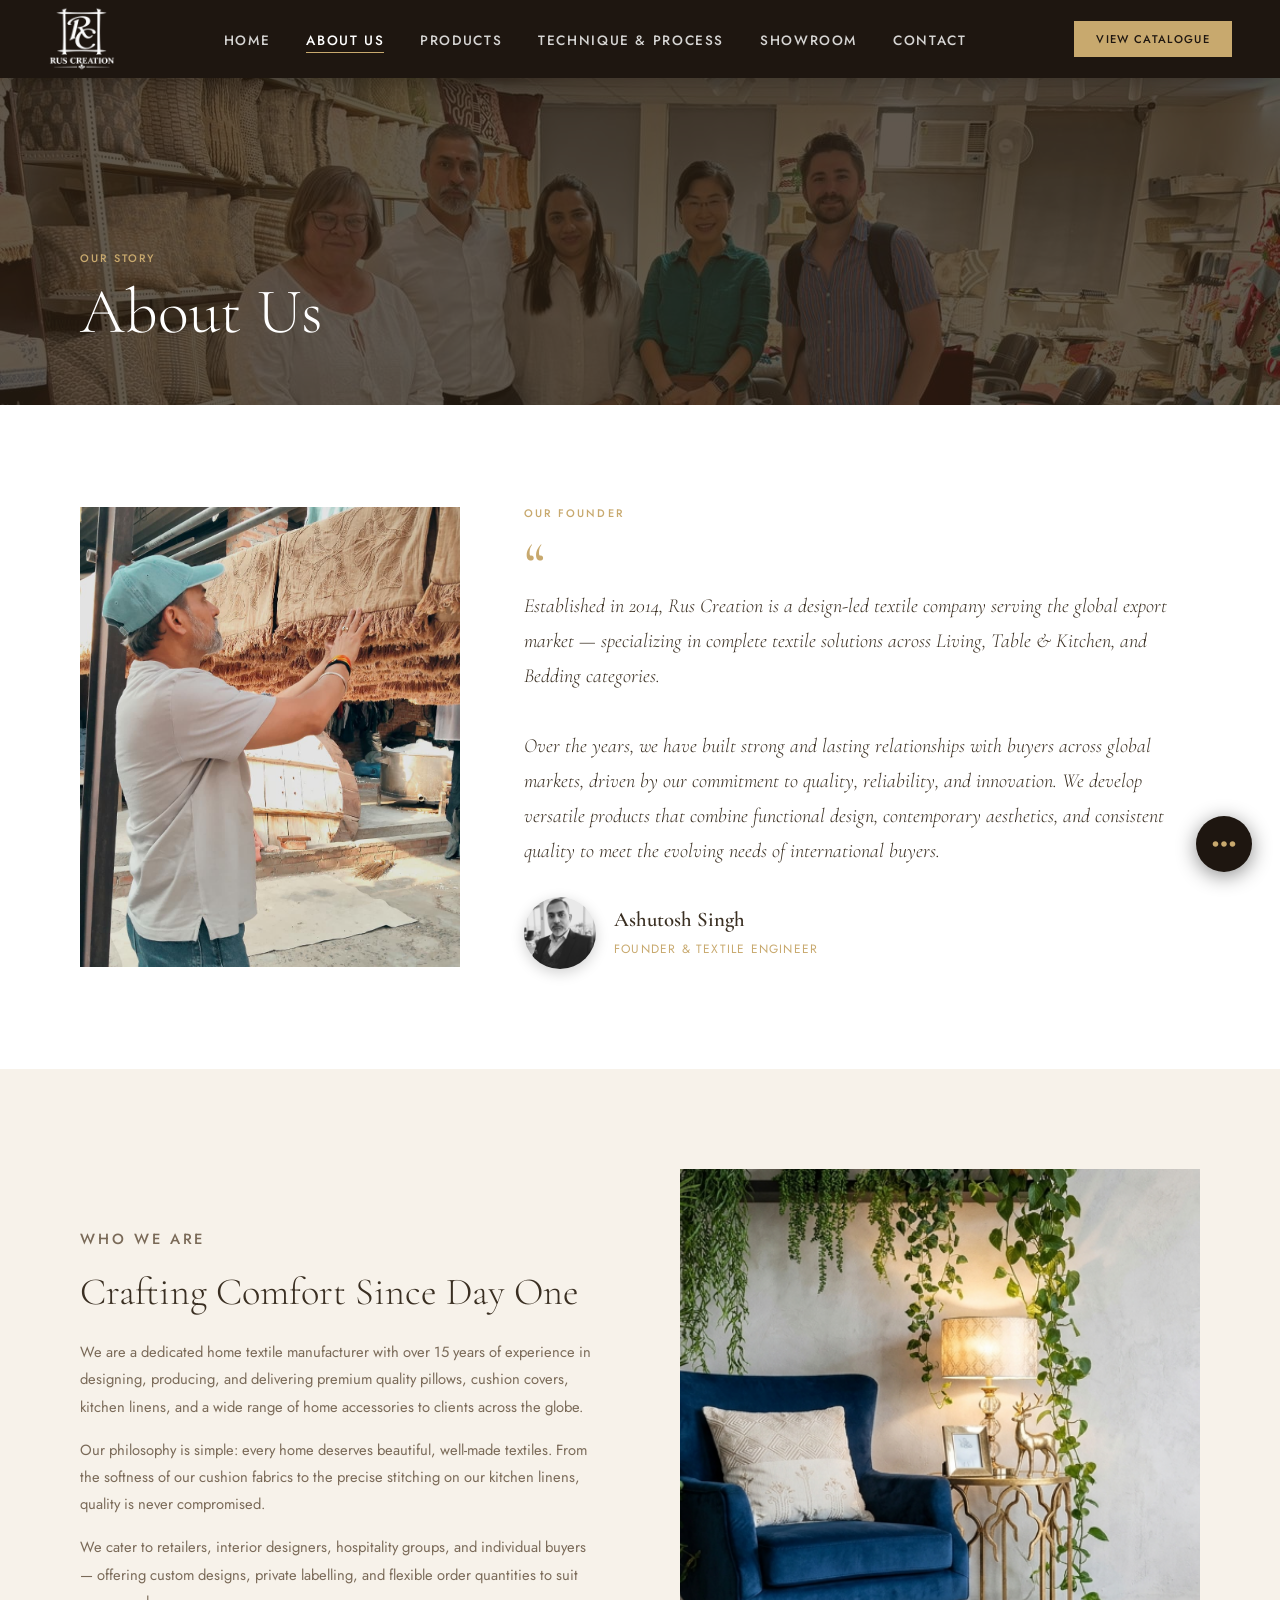
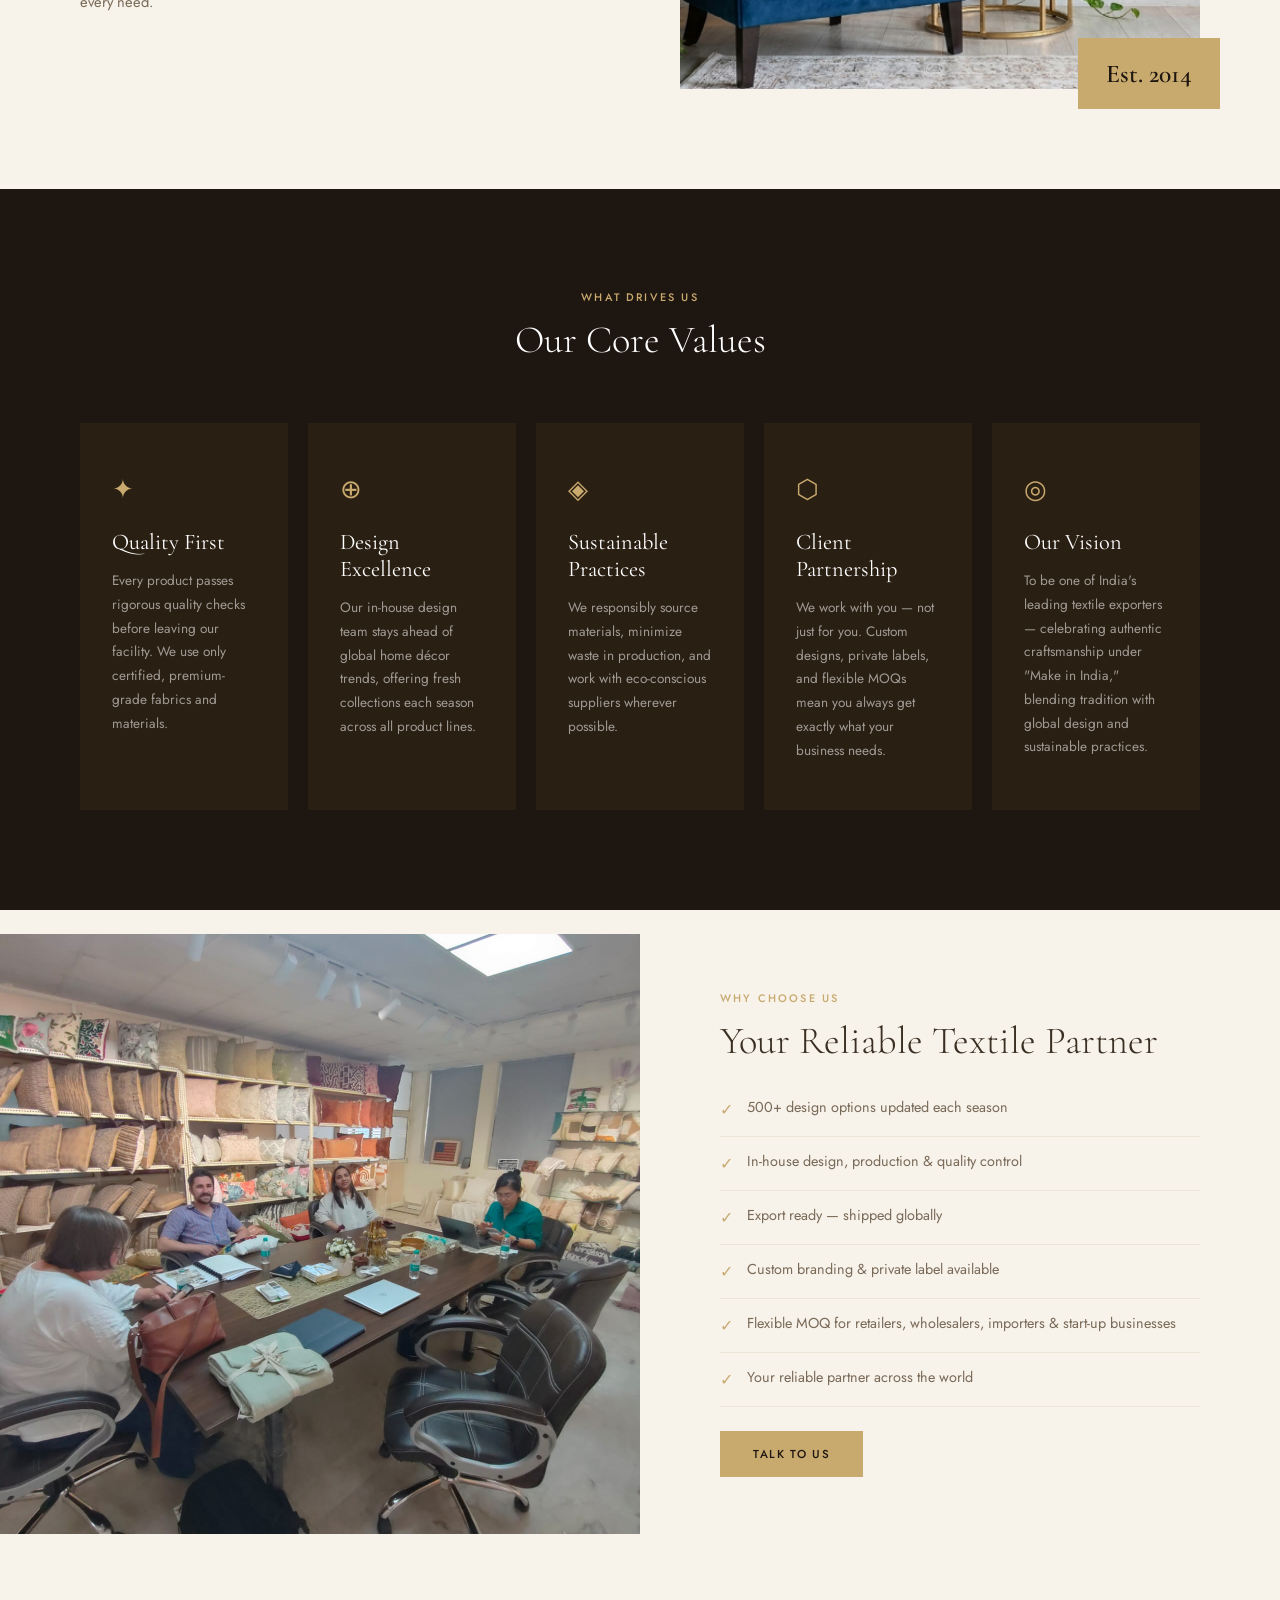
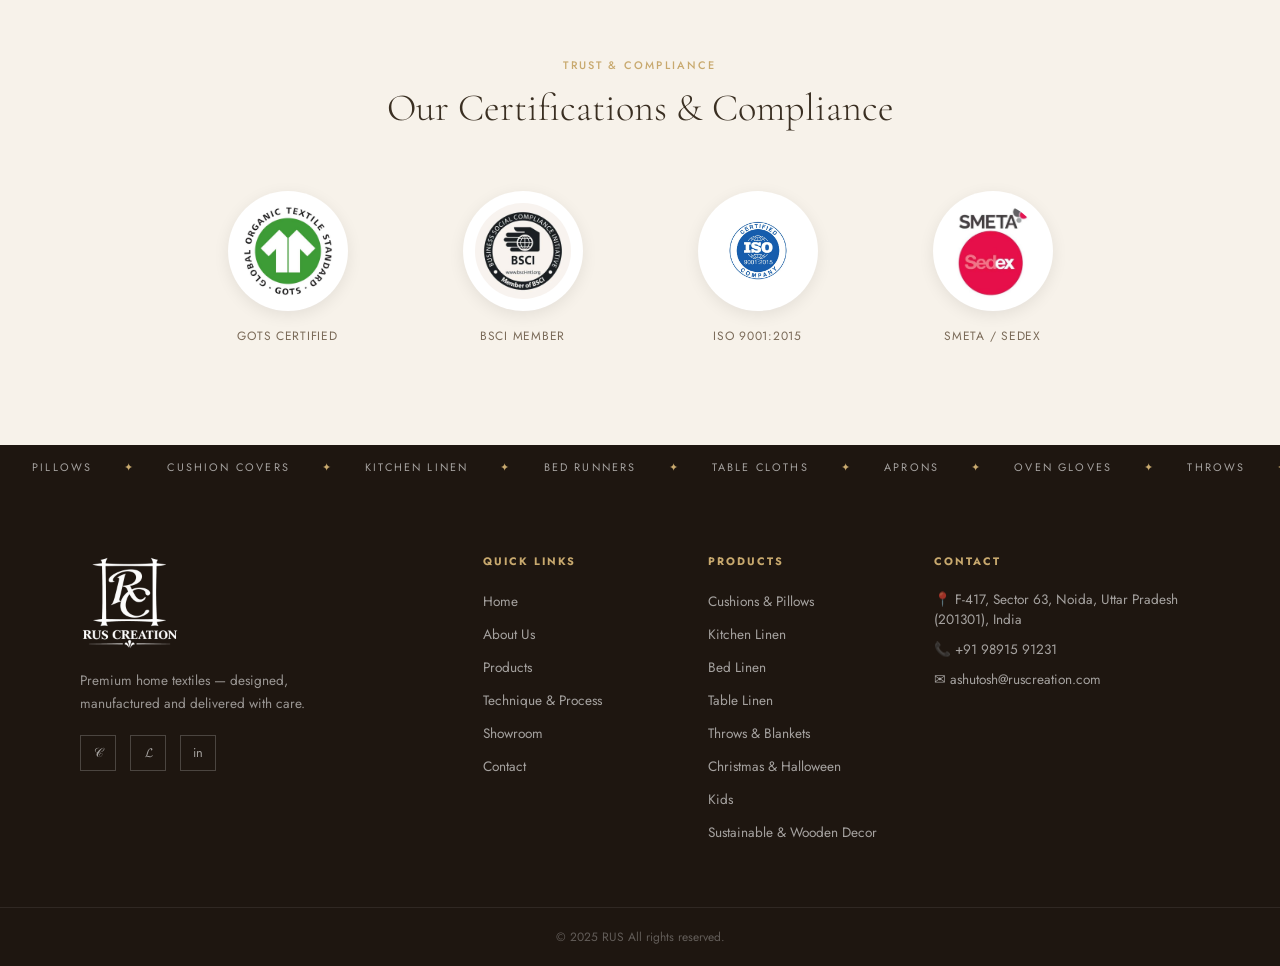
==== commit bde01422: "Update logo, header text size, and collection names New transparent RC logo in header and footer on " ====
--- a/about.html
+++ b/about.html
@@ -12,7 +12,7 @@
 <body>
 
   <nav class="navbar scrolled" id="navbar">
-    <div class="nav-logo"><span class="logo-letter">RUS</span></div>
+    <div class="nav-logo"><a href="index.html" aria-label="RUS Creation home"><img src="Images/logo.png" alt="RUS Creation"/></a></div>
     <ul class="nav-links">
       <li><a href="index.html">Home</a></li>
       <li><a href="about.html" class="active">About Us</a></li>
@@ -190,7 +190,7 @@
   <footer class="footer">
     <div class="footer-top">
       <div class="footer-brand">
-        <div class="nav-logo"><span class="logo-letter">RUS</span></div>
+        <div class="nav-logo"><a href="index.html" aria-label="RUS Creation home"><img src="Images/logo.png" alt="RUS Creation"/></a></div>
         <p>Premium home textiles — designed, manufactured and delivered with care.</p>
         <div class="footer-socials">
           <a href="#">&#119966;</a><a href="#">&#120027;</a><a href="#">in</a>
--- a/css/global.css
+++ b/css/global.css
@@ -71,6 +71,17 @@
   font-family: var(--ff-body);
   font-weight: 500;
 }
+.nav-logo a { display: block; }
+.nav-logo img {
+  display: block;
+  height: 68px;
+  width: 68px;
+  object-fit: contain;
+}
+.footer-brand .nav-logo img {
+  height: 100px;
+  width: 100px;
+}
 .logo-letter {
   font-size: 2.4rem;
 }
@@ -81,7 +92,7 @@
 }
 .nav-links a {
   font-family: var(--ff-body);
-  font-size: 0.72rem;
+  font-size: calc(0.72rem + 2px);
   font-weight: 500;
   letter-spacing: 0.12em;
   text-transform: uppercase;
